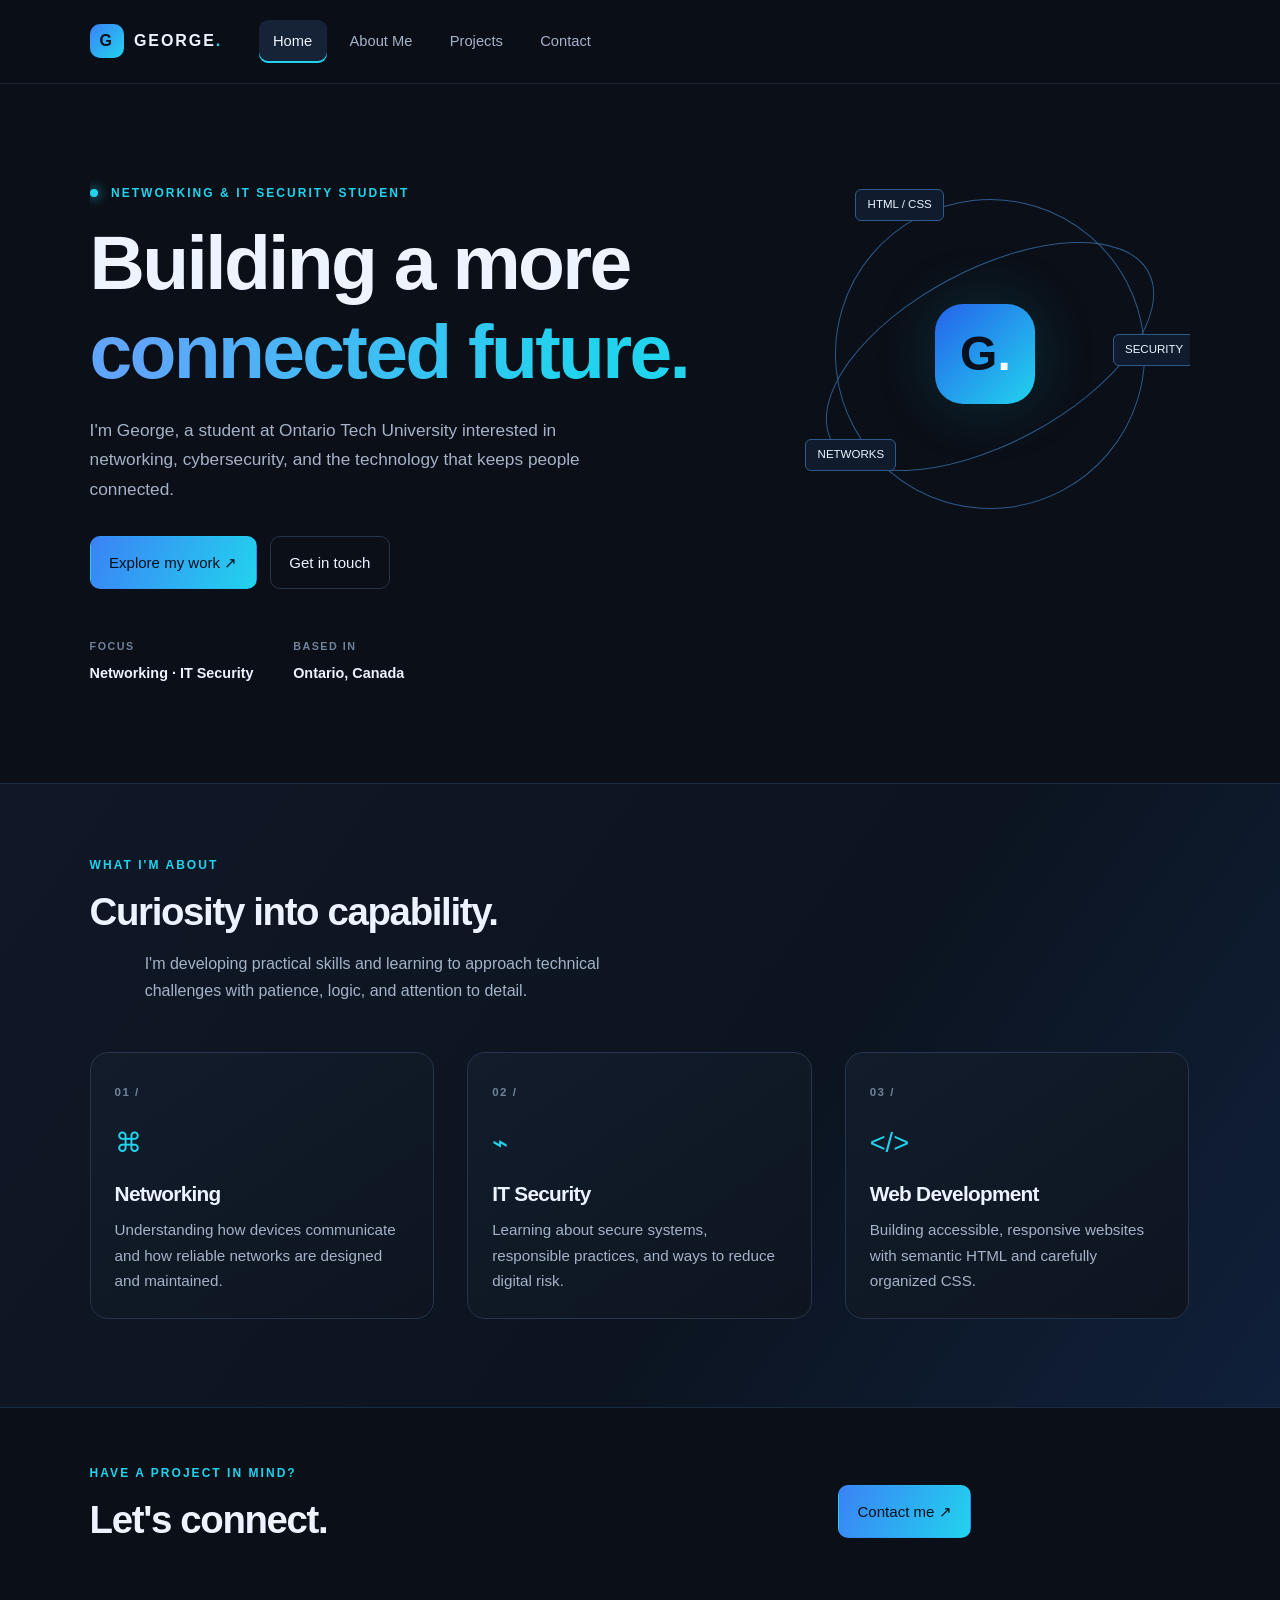
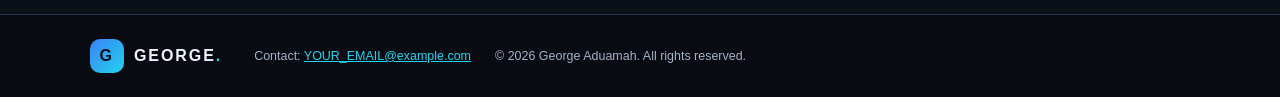
==== index.html @ 7962a24c "Add files via upload Add initial portfolio website" ====
<!DOCTYPE html>
<html lang="en">
<head>
  <meta charset="UTF-8">
  <meta name="viewport" content="width=device-width, initial-scale=1.0">
  <meta name="description" content="Personal portfolio of a Networking and IT Security student at Ontario Tech University.">
  <title>Home | George Aduamah</title>
  <link rel="stylesheet" href="css/style.css">
  <link rel="stylesheet" href="css/mobile.css" media="screen and (max-width: 600px)">
  <link rel="stylesheet" href="css/tablet.css" media="screen and (min-width: 601px) and (max-width: 1024px)">
  <link rel="stylesheet" href="css/laptop.css" media="screen and (min-width: 1025px)">
</head>
<body>
  <a class="skip-link" href="#main">Skip to content</a>
  <header class="site-header">
    <div class="header-inner">
      <a class="brand" href="index.html" aria-label="George Aduamah home"><span class="brand-mark">G</span><span>GEORGE<span class="accent">.</span></span></a>
      <nav aria-label="Main navigation">
        <ul class="nav-list">
          <li><a class="active" aria-current="page" href="index.html">Home</a></li>
          <li><a href="about.html">About Me</a></li>
          <li><a href="projects.html">Projects</a></li>
          <li><a href="contact.html">Contact</a></li>
        </ul>
      </nav>
    </div>
  </header>
  <main id="main">
    <section class="hero container">
      <p class="eyebrow"><span class="status-dot"></span> NETWORKING &amp; IT SECURITY STUDENT</p>
      <h1>Building a more<br><span class="gradient-text">connected future.</span></h1>
      <p class="hero-copy">I'm George, a student at Ontario Tech University interested in networking, cybersecurity, and the technology that keeps people connected.</p>
      <div class="button-row">
        <a class="button button-primary" href="projects.html">Explore my work <span aria-hidden="true">↗</span></a>
        <a class="button button-secondary" href="contact.html">Get in touch</a>
      </div>
      <div class="hero-meta">
        <div><span class="meta-label">FOCUS</span><strong>Networking · IT Security</strong></div>
        <div><span class="meta-label">BASED IN</span><strong>Ontario, Canada</strong></div>
      </div>
      <div class="hero-decoration" aria-hidden="true"><div class="orbit orbit-one"></div><div class="orbit orbit-two"></div><div class="orbit-core">G<span>.</span></div><span class="float-tag tag-one">HTML / CSS</span><span class="float-tag tag-two">NETWORKS</span><span class="float-tag tag-three">SECURITY</span></div>
    </section>
    <section class="section section-muted">
      <div class="container">
        <div class="section-heading"><div><p class="eyebrow">WHAT I'M ABOUT</p><h2>Curiosity into capability.</h2></div><p class="section-intro">I'm developing practical skills and learning to approach technical challenges with patience, logic, and attention to detail.</p></div>
        <div class="feature-grid">
          <article class="feature-card"><span class="card-number">01 /</span><div class="feature-icon" aria-hidden="true">⌘</div><h3>Networking</h3><p>Understanding how devices communicate and how reliable networks are designed and maintained.</p></article>
          <article class="feature-card"><span class="card-number">02 /</span><div class="feature-icon" aria-hidden="true">⌁</div><h3>IT Security</h3><p>Learning about secure systems, responsible practices, and ways to reduce digital risk.</p></article>
          <article class="feature-card"><span class="card-number">03 /</span><div class="feature-icon" aria-hidden="true">&lt;/&gt;</div><h3>Web Development</h3><p>Building accessible, responsive websites with semantic HTML and carefully organized CSS.</p></article>
        </div>
      </div>
    </section>
    <section class="container closing-cta"><div><p class="eyebrow">HAVE A PROJECT IN MIND?</p><h2>Let's connect.</h2></div><a class="button button-primary" href="contact.html">Contact me <span aria-hidden="true">↗</span></a></section>
  </main>
  <footer class="site-footer"><div class="container footer-inner"><a class="brand" href="index.html"><span class="brand-mark">G</span><span>GEORGE<span class="accent">.</span></span></a><p>Contact: <a href="mailto:YOUR_EMAIL@example.com">YOUR_EMAIL@example.com</a></p><p>© 2026 George Aduamah. All rights reserved.</p></div></footer>
</body>
</html>
---- css/style.css ----
/* Base stylesheet: shared colours, typography, spacing and components.
   Adobe-inspired custom scheme: charcoal, slate, white and electric blue. */
:root {
  --bg: #0b0f17;
  --panel: #111927;
  --panel-light: #162235;
  --text: #edf3ff;
  --muted: #a5b2c7;
  --line: #26354b;
  --blue: #3b82f6;
  --cyan: #22d3ee;
  --radius: 18px;
  --content: 1120px;
}
* { box-sizing: border-box; }
html { scroll-behavior: smooth; }
body { margin: 0; background: var(--bg); color: var(--text); font-family: Arial, Helvetica, sans-serif; font-size: 16px; line-height: 1.7; }
img, video { max-width: 100%; display: block; }
a { color: var(--cyan); }
a:hover { color: #91efff; }
a:focus-visible, button:focus-visible, input:focus-visible, textarea:focus-visible { outline: 3px solid var(--cyan); outline-offset: 3px; }
p { color: var(--muted); margin-top: 0; }
h1, h2, h3 { line-height: 1.15; letter-spacing: -0.035em; margin-top: 0; }
h1 { font-size: clamp(2.8rem, 6vw, 5.5rem); margin-bottom: 1.3rem; }
h2 { font-size: clamp(1.8rem, 3vw, 2.7rem); margin-bottom: 1rem; }
h3 { font-size: 1.3rem; margin-bottom: .65rem; }
.container { width: 88%; max-width: var(--content); margin-left: auto; margin-right: auto; }
.skip-link { position: absolute; left: -9999px; top: 1rem; background: var(--cyan); color: #06101c; padding: .6rem 1rem; z-index: 10; }
.skip-link:focus { left: 1rem; }
.site-header { border-bottom: 1px solid rgba(165,178,199,.13); background: rgba(11,15,23,.96); }
.header-inner { width: 88%; max-width: var(--content); margin: 0 auto; padding: 1.1rem 0; }
.brand { display: inline-block; color: var(--text); font-weight: 800; letter-spacing: .12em; text-decoration: none; vertical-align: middle; }
.brand-mark { display: inline-block; width: 34px; height: 34px; margin-right: .65rem; text-align: center; line-height: 34px; border-radius: 10px; background: linear-gradient(135deg, var(--blue), var(--cyan)); color: #06101c; }
.accent { color: var(--cyan); }
nav { margin-top: .8rem; }
.nav-list { list-style: none; padding: 0; margin: 0; }
.nav-list li { display: inline-block; margin: 0 .25rem .25rem 0; }
.nav-list a { display: block; padding: .55rem .8rem; color: var(--muted); text-decoration: none; border-radius: 9px; font-size: .92rem; }
.nav-list a:hover, .nav-list a.active { color: var(--text); background: var(--panel-light); }
.nav-list a.active { box-shadow: inset 0 -2px var(--cyan); }
.eyebrow { color: var(--cyan); font-size: .75rem; font-weight: 800; letter-spacing: .17em; line-height: 1.5; margin-bottom: 1rem; }
.gradient-text { background: linear-gradient(110deg, #60a5fa 10%, #22d3ee 80%); -webkit-background-clip: text; background-clip: text; color: transparent; }
.button-row { margin-top: 2rem; }
.button { display: inline-block; padding: .8rem 1.15rem; border: 1px solid transparent; border-radius: 10px; font-weight: 700; text-decoration: none; cursor: pointer; font: inherit; font-size: .94rem; }
.button-primary { color: #04111d; background: linear-gradient(115deg, var(--blue), var(--cyan)); }
.button-primary:hover { color: #04111d; filter: brightness(1.1); }
.button-secondary { color: var(--text); border-color: var(--line); background: transparent; margin-left: .55rem; }
.button-secondary:hover { background: var(--panel); color: var(--text); }
.hero { padding-top: 5rem; padding-bottom: 5rem; position: relative; overflow: hidden; }
.hero-copy { max-width: 570px; font-size: 1.08rem; }
.status-dot { display: inline-block; width: 8px; height: 8px; margin-right: .5rem; background: var(--cyan); border-radius: 50%; box-shadow: 0 0 12px var(--cyan); }
.hero-meta { margin-top: 3rem; }
.hero-meta div { display: inline-block; vertical-align: top; margin: 0 2.2rem 1rem 0; }
.meta-label { display: block; color: #71829b; font-size: .67rem; letter-spacing: .14em; font-weight: 800; margin-bottom: .25rem; }
.hero-meta strong { font-size: .9rem; font-weight: 600; }
.hero-decoration { display: none; }
.section { padding: 4.5rem 0; }
.section-muted { background: linear-gradient(125deg, #101827, #0c1421 60%, #10203a); border-top: 1px solid #1b2b40; border-bottom: 1px solid #1b2b40; }
.section-heading { margin-bottom: 2rem; }
.section-intro { max-width: 460px; }
.feature-card, .project-card { background: linear-gradient(145deg, #121c2b, #0e1521); border: 1px solid var(--line); border-radius: var(--radius); padding: 1.5rem; margin-bottom: 1rem; }
.card-number, .project-index { color: #71829b; font-size: .72rem; font-weight: 800; letter-spacing: .13em; }
.feature-icon { color: var(--cyan); font-size: 1.7rem; margin: 1rem 0; }
.feature-card p, .project-card p { margin-bottom: 0; font-size: .95rem; }
.closing-cta { padding-top: 3.5rem; padding-bottom: 3.5rem; }
.page-main { padding-top: 3.5rem; padding-bottom: 5rem; }
.page-heading { margin-bottom: 3rem; max-width: 760px; }
.page-heading h1 { font-size: clamp(2.6rem, 5vw, 4.5rem); }
.page-heading > p:last-child { font-size: 1.05rem; }
.about-layout { margin-bottom: 4.5rem; }
.profile-frame { max-width: 420px; margin: 0 auto 2rem; border: 1px solid var(--line); border-radius: var(--radius); padding: .7rem; background: var(--panel); }
.profile-frame img { width: 100%; border-radius: 12px; }
.photo-note, .small-note, .form-note { display: block; color: #8393aa; font-size: .8rem; margin-top: .75rem; }
.about-copy h2 { font-size: 2rem; }
.skill-tags span, .project-tags span { display: inline-block; padding: .25rem .6rem; border: 1px solid #2a405c; border-radius: 6px; color: #b8cce8; font-size: .75rem; margin: .25rem .25rem .1rem 0; }
.video-section { padding-top: 1rem; }
.video-frame { border: 1px solid var(--line); border-radius: var(--radius); padding: .6rem; background: #080c12; }
.video-frame video { width: 100%; border-radius: 12px; background: #080c12; }
.project-card { min-height: 250px; }
.project-top { margin-bottom: 1.5rem; }
.project-symbol { float: right; color: var(--cyan); font-size: 1.4rem; }
.project-card h2 { font-size: 1.45rem; }
.project-tags { margin-top: 1.2rem; }
.notice { margin-top: 2rem; border-left: 3px solid var(--cyan); background: var(--panel); padding: 1.2rem 1.4rem; }
.notice p { margin: .4rem 0 0; }
.contact-layout { }
.contact-aside { margin-bottom: 2rem; }
.contact-detail { margin-top: 1.5rem; }
.detail-icon { display: inline-block; vertical-align: middle; width: 40px; height: 40px; line-height: 40px; text-align: center; border-radius: 10px; color: var(--cyan); background: var(--panel-light); margin-right: .8rem; }
.contact-detail div { display: inline-block; vertical-align: middle; }
.contact-detail a, .contact-detail strong { color: var(--text); text-decoration: none; font-size: .9rem; }
.contact-form { background: linear-gradient(145deg, #121c2b, #0e1521); border: 1px solid var(--line); border-radius: var(--radius); padding: 1.5rem; }
.form-field { margin: 1rem 0; }
.form-field label { display: block; margin-bottom: .4rem; font-size: .88rem; color: #d7e2f2; }
.form-field label span { color: var(--cyan); }
.form-field input, .form-field textarea { width: 100%; padding: .8rem; color: var(--text); background: #0a111d; border: 1px solid #304159; border-radius: 8px; font: inherit; }
.form-field input:focus, .form-field textarea:focus { border-color: var(--cyan); }
.form-field textarea { resize: vertical; }
.submit-button { border: 0; }
.site-footer { border-top: 1px solid var(--line); background: #080c12; }
.footer-inner { padding-top: 1.5rem; padding-bottom: 1.5rem; }
.footer-inner p { font-size: .78rem; margin: .8rem 0 0; }
.footer-inner p a { color: var(--cyan); }
code { color: var(--cyan); background: #172338; padding: .1rem .3rem; border-radius: 4px; }
---- css/mobile.css ----
/* Mobile viewport: up to 600px. One-column layout keeps content readable on phones. */
.container, .header-inner { width: 90%; }
.header-inner { padding: .8rem 0; }
.brand { font-size: .9rem; }
.brand-mark { width: 30px; height: 30px; line-height: 30px; }
nav { margin-top: .5rem; }
.nav-list li { margin-right: 0; }
.nav-list a { padding: .45rem .55rem; font-size: .82rem; }
.hero { padding-top: 3.4rem; padding-bottom: 3.2rem; }
h1 { font-size: clamp(2.5rem, 12vw, 3.8rem); }
.hero-copy { font-size: 1rem; }
.button-row .button { margin: 0 .3rem .6rem 0; }
.hero-meta { margin-top: 2rem; }
.hero-meta div { display: block; margin-bottom: .8rem; }
.section { padding: 3rem 0; }
.section-heading { margin-bottom: 1.5rem; }
.feature-card, .project-card { padding: 1.2rem; }
.page-main { padding-top: 2.5rem; padding-bottom: 3.5rem; }
.page-heading { margin-bottom: 2rem; }
.page-heading h1 { font-size: clamp(2.35rem, 10vw, 3.4rem); }
.profile-frame { margin-bottom: 1.5rem; }
.about-copy h2 { font-size: 1.7rem; }
.contact-form { padding: 1.1rem; }
.closing-cta { padding-top: 2.5rem; padding-bottom: 2.5rem; }
.footer-inner p { overflow-wrap: anywhere; }
---- css/tablet.css ----
/* Tablet viewport: 601px–1024px. Two-column content reduces excessive vertical scrolling. */
.container, .header-inner { width: 86%; }
.header-inner { padding: 1rem 0; }
.nav-list a { padding: .5rem .7rem; }
.hero { padding-top: 4.2rem; padding-bottom: 4rem; }
.hero-decoration { display: block; position: absolute; width: 240px; height: 240px; right: -35px; top: 110px; opacity: .85; }
.orbit { position: absolute; border: 1px solid #2d5b8b; border-radius: 50%; transform: rotate(-28deg); }
.orbit-one { width: 220px; height: 110px; top: 55px; left: 10px; }
.orbit-two { width: 190px; height: 190px; top: 15px; left: 25px; }
.orbit-core { position: absolute; top: 80px; left: 90px; width: 70px; height: 70px; line-height: 70px; text-align: center; font-size: 2rem; font-weight: 800; border-radius: 20px; background: linear-gradient(135deg, #2563eb, #22d3ee); color: #07101c; }
.orbit-core span { color: white; }
.float-tag { position: absolute; padding: .25rem .5rem; border: 1px solid #2d5b8b; background: #101c2d; border-radius: 6px; font-size: .65rem; }
.tag-one { top: 10px; left: 35px; }
.tag-two { top: 175px; left: 10px; }
.tag-three { top: 120px; right: -5px; }
.section-heading { }
.section-intro { max-width: 620px; }
.feature-grid { font-size: 0; }
.feature-card { display: inline-block; vertical-align: top; width: 48%; margin-right: 2%; min-height: 235px; font-size: 16px; }
.feature-card:nth-child(2n) { margin-right: 0; }
.about-layout { font-size: 0; }
.profile-frame, .about-copy { display: inline-block; vertical-align: top; font-size: 16px; }
.profile-frame { width: 38%; margin-right: 5%; }
.about-copy { width: 57%; }
.project-grid { font-size: 0; }
.project-card { display: inline-block; vertical-align: top; width: 48%; margin-right: 2%; min-height: 285px; font-size: 16px; }
.project-card:nth-child(2n) { margin-right: 0; }
.contact-layout { font-size: 0; }
.contact-aside, .contact-form { display: inline-block; vertical-align: top; font-size: 16px; }
.contact-aside { width: 38%; margin-right: 4%; }
.contact-form { width: 58%; }
.closing-cta { }
---- css/laptop.css ----
/* Laptop/desktop viewport: 1025px and above. Wider columns use inline-block, never Flexbox. */
.container, .header-inner { width: 86%; max-width: 1180px; }
.header-inner { padding: 1.25rem 0; }
.brand { margin-right: 2rem; }
nav { display: inline-block; vertical-align: middle; margin-top: 0; }
.nav-list li { margin-bottom: 0; }
.nav-list a { padding: .55rem .9rem; }
.hero { min-height: 560px; padding-top: 6.3rem; padding-bottom: 5rem; }
.hero-copy { max-width: 550px; }
.hero-decoration { display: block; position: absolute; width: 390px; height: 390px; right: 0; top: 80px; }
.orbit { position: absolute; border: 1px solid #2d5b8b; border-radius: 50%; transform: rotate(-28deg); }
.orbit-one { width: 360px; height: 175px; top: 105px; left: 10px; }
.orbit-two { width: 310px; height: 310px; top: 35px; left: 35px; }
.orbit-core { position: absolute; top: 140px; left: 135px; width: 100px; height: 100px; line-height: 100px; text-align: center; font-size: 3rem; font-weight: 800; border-radius: 28px; background: linear-gradient(135deg, #2563eb, #22d3ee); color: #07101c; box-shadow: 0 0 65px rgba(34,211,238,.16); }
.orbit-core span { color: white; }
.float-tag { position: absolute; padding: .35rem .7rem; border: 1px solid #2d5b8b; background: #101c2d; border-radius: 6px; font-size: .72rem; }
.tag-one { top: 25px; left: 55px; }
.tag-two { top: 275px; left: 5px; }
.tag-three { top: 170px; right: -5px; }
.section-heading { }
.section-intro { display: inline-block; vertical-align: bottom; width: 42%; margin-left: 5%; }
.feature-grid { font-size: 0; }
.feature-card { display: inline-block; vertical-align: top; width: 31.3%; margin-right: 3%; min-height: 250px; font-size: 16px; }
.feature-card:last-child { margin-right: 0; }
.closing-cta { }
.closing-cta > div { display: inline-block; vertical-align: middle; width: 68%; }
.closing-cta > .button { vertical-align: middle; }
.about-layout { font-size: 0; }
.profile-frame, .about-copy { display: inline-block; vertical-align: top; font-size: 16px; }
.profile-frame { width: 34%; margin: 0 7% 0 0; }
.about-copy { width: 59%; }
.video-section .section-intro { width: 40%; }
.project-grid { font-size: 0; }
.project-card { display: inline-block; vertical-align: top; width: 31.3%; margin-right: 3%; min-height: 310px; font-size: 16px; }
.project-card:nth-child(3n) { margin-right: 0; }
.contact-layout { font-size: 0; }
.contact-aside, .contact-form { display: inline-block; vertical-align: top; font-size: 16px; }
.contact-aside { width: 36%; margin-right: 7%; }
.contact-form { width: 57%; padding: 2rem; }
.footer-inner .brand { margin-right: 2rem; }
.footer-inner p { display: inline-block; vertical-align: middle; margin: 0 1.5rem 0 0; }
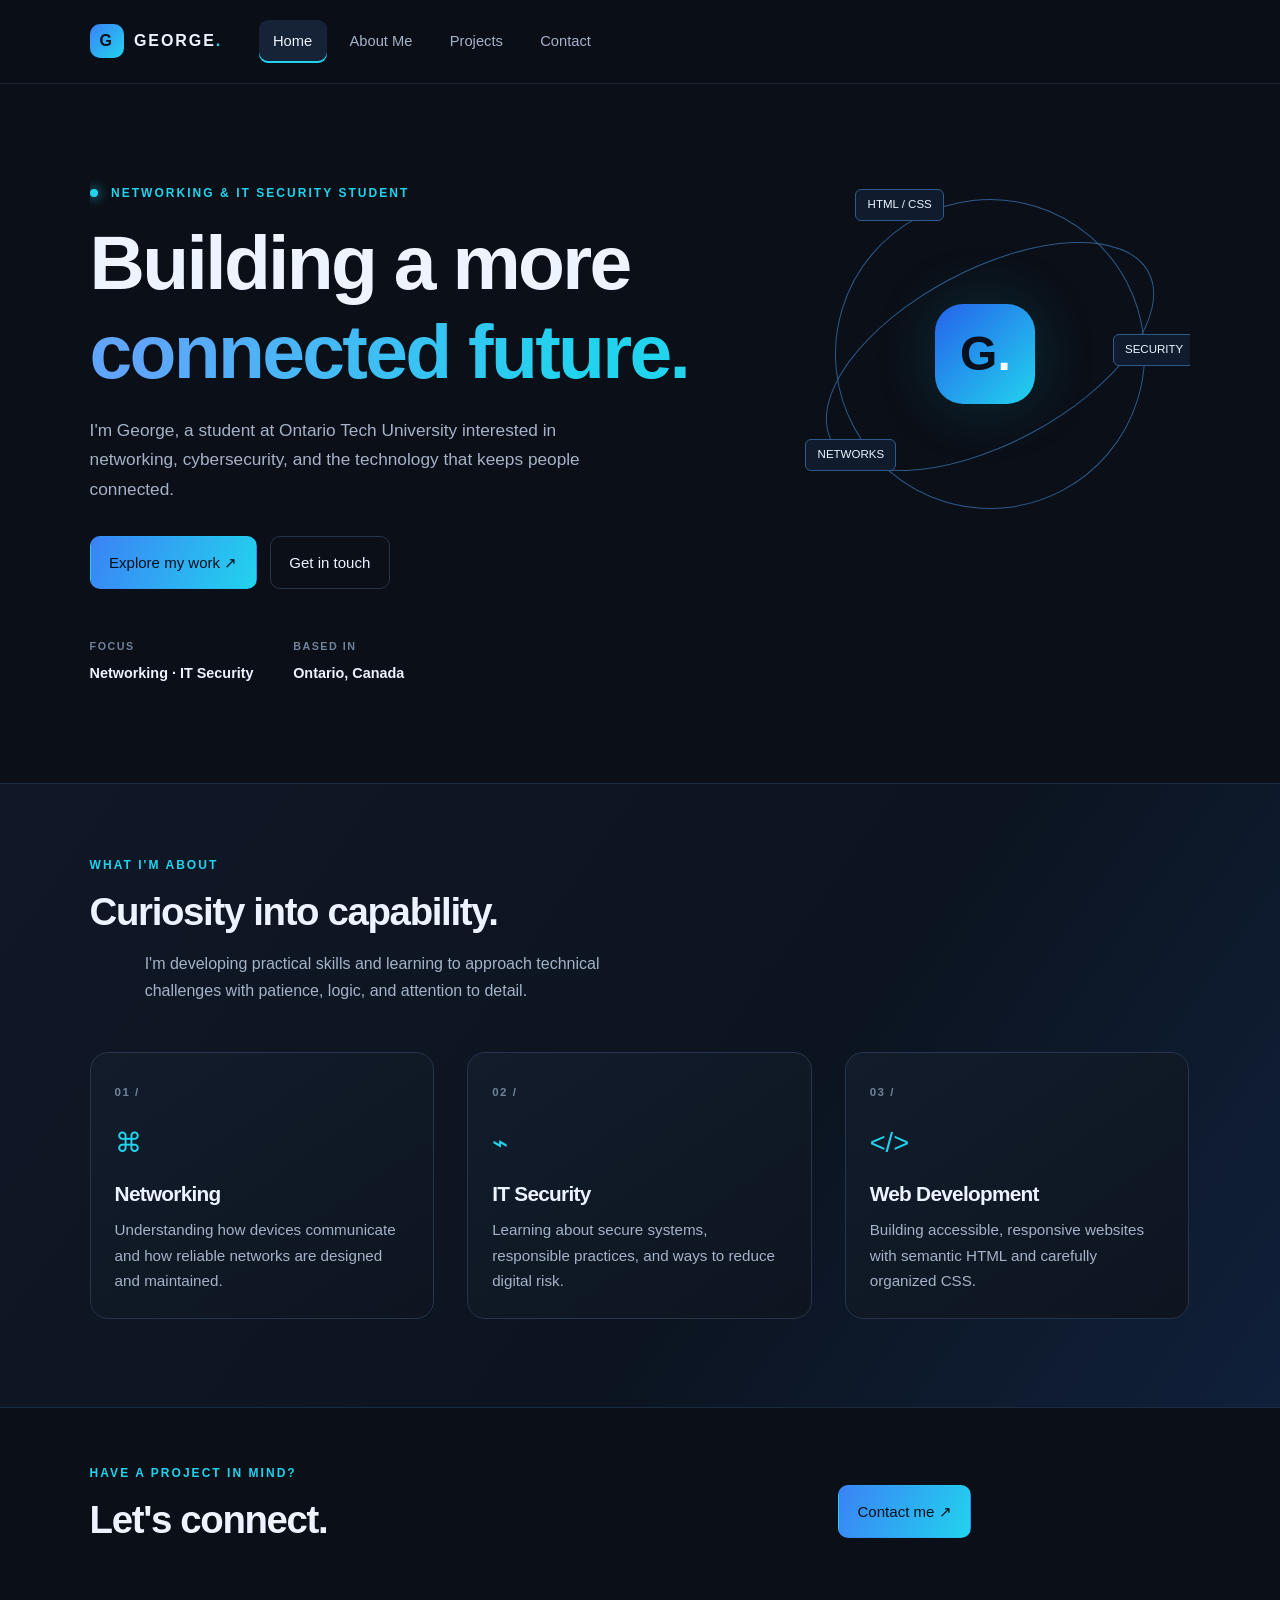
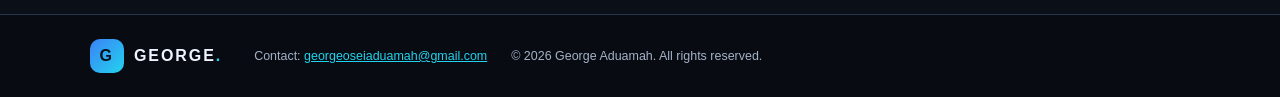
==== commit d3f8cebe: "Update index.html" ====
--- a/index.html
+++ b/index.html
@@ -52,6 +52,6 @@
     </section>
     <section class="container closing-cta"><div><p class="eyebrow">HAVE A PROJECT IN MIND?</p><h2>Let's connect.</h2></div><a class="button button-primary" href="contact.html">Contact me <span aria-hidden="true">↗</span></a></section>
   </main>
-  <footer class="site-footer"><div class="container footer-inner"><a class="brand" href="index.html"><span class="brand-mark">G</span><span>GEORGE<span class="accent">.</span></span></a><p>Contact: <a href="mailto:YOUR_EMAIL@example.com">YOUR_EMAIL@example.com</a></p><p>© 2026 George Aduamah. All rights reserved.</p></div></footer>
+  <footer class="site-footer"><div class="container footer-inner"><a class="brand" href="index.html"><span class="brand-mark">G</span><span>GEORGE<span class="accent">.</span></span></a><p>Contact: <a href="mailto:georgeoseiaduamah@gmail.com">georgeoseiaduamah@gmail.com</a></p><p>© 2026 George Aduamah. All rights reserved.</p></div></footer>
 </body>
 </html>
